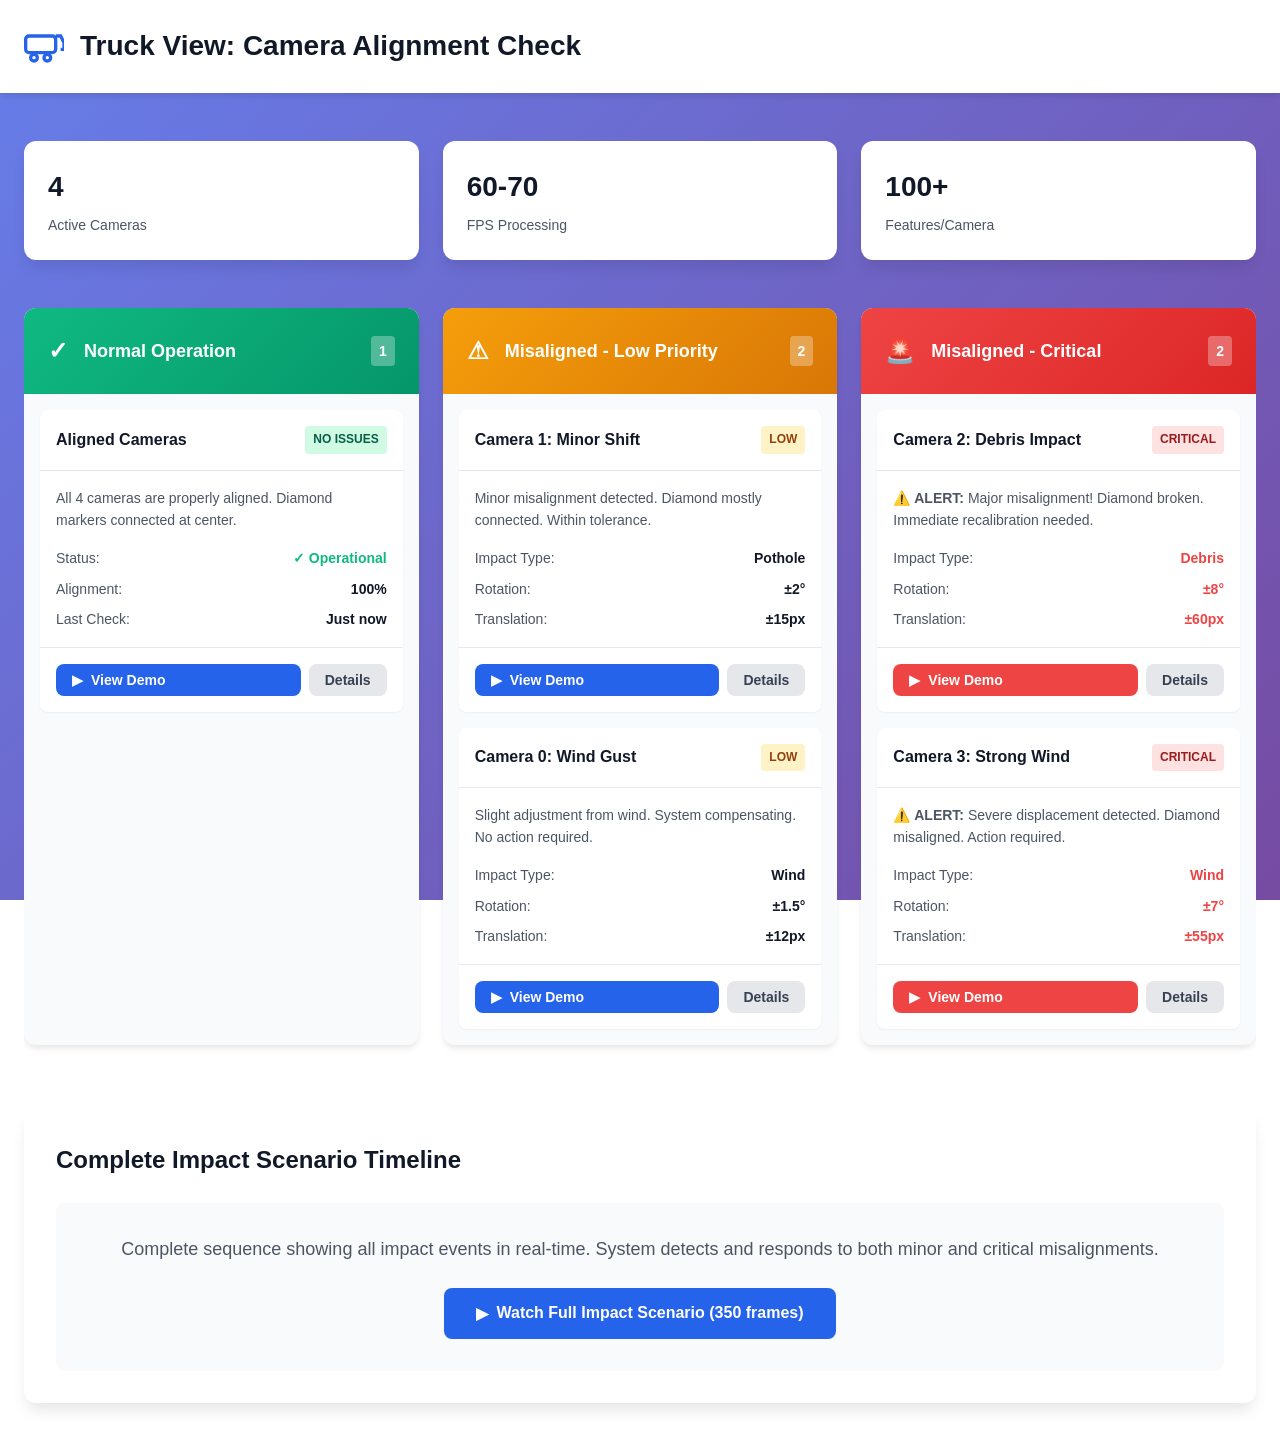
==== docs/index.html @ a1f397e2 "Complete camera misalignment detection system with LEAN proof-of-concept" ====
<!DOCTYPE html>
<html lang="en">
<head>
    <meta charset="UTF-8">
    <meta name="viewport" content="width=device-width, initial-scale=1.0">
    <title>Truck View: Camera Alignment Check</title>
    <link rel="stylesheet" href="styles.css">
</head>
<body>
    <!-- Header -->
    <header class="header">
        <div class="container">
            <div class="header-content">
                <div class="logo">
                    <svg class="icon-truck" viewBox="0 0 24 24" fill="none" stroke="currentColor" stroke-width="2">
                        <rect x="1" y="6" width="18" height="10" rx="2"/>
                        <circle cx="6" cy="19" r="2"/>
                        <circle cx="14" cy="19" r="2"/>
                        <path d="M19 6h3l2 4v4h-2"/>
                    </svg>
                    <h1>Truck View: Camera Alignment Check</h1>
                </div>
                <div class="system-info">
                    
                    
                </div>
            </div>
        </div>
    </header>

    <!-- Main Content -->
    <main class="container main-content">
        <!-- Stats Overview -->
        <section class="stats-section">
            <div class="stat-card">
               
                <div class="stat-content">
                    <div class="stat-value">4</div>
                    <div class="stat-label">Active Cameras</div>
                </div>
            </div>
            <div class="stat-card">
               
                <div class="stat-content">
                    <div class="stat-value">60-70</div>
                    <div class="stat-label">FPS Processing</div>
                </div>
            </div>
            <div class="stat-card">
              
                <div class="stat-content">
                    <div class="stat-value">100+</div>
                    <div class="stat-label">Features/Camera</div>
                </div>
            </div>
        </section>

        <!-- Kanban Board -->
        <section class="kanban-board">
            <!-- Normal Operation Column -->
            <div class="kanban-column">
                <div class="column-header status-normal">
                    <span class="status-icon">✓</span>
                    <h2>Normal Operation</h2>
                    <span class="count">1</span>
                </div>
                <div class="column-content">
                    <div class="scenario-card" data-scenario="normal">
                        <div class="card-header">
                            <h3>Aligned Cameras</h3>
                            <span class="priority-badge priority-none">No Issues</span>
                        </div>
                        <div class="card-body">
                            <p class="description">All 4 cameras are properly aligned. Diamond markers connected at center.</p>
                            <div class="metrics">
                                <div class="metric">
                                    <span class="metric-label">Status:</span>
                                    <span class="metric-value status-ok">✓ Operational</span>
                                </div>
                                <div class="metric">
                                    <span class="metric-label">Alignment:</span>
                                    <span class="metric-value">100%</span>
                                </div>
                                <div class="metric">
                                    <span class="metric-label">Last Check:</span>
                                    <span class="metric-value">Just now</span>
                                </div>
                            </div>
                        </div>
                        <div class="card-actions">
                            <button class="btn btn-primary" onclick="viewScenario('normal')">
                                <span>▶</span> View Demo
                            </button>
                            <button class="btn btn-secondary" onclick="showDetails('normal')">
                                Details
                            </button>
                        </div>
                    </div>
                </div>
            </div>

            <!-- Low Priority Column -->
            <div class="kanban-column">
                <div class="column-header status-warning">
                    <span class="status-icon">⚠</span>
                    <h2>Misaligned - Low Priority</h2>
                    <span class="count">2</span>
                </div>
                <div class="column-content">
                    <div class="scenario-card" data-scenario="minor-1">
                        <div class="card-header">
                            <h3>Camera 1: Minor Shift</h3>
                            <span class="priority-badge priority-low">Low</span>
                        </div>
                        <div class="card-body">
                            <p class="description">Minor misalignment detected. Diamond mostly connected. Within tolerance.</p>
                            <div class="metrics">
                                <div class="metric">
                                    <span class="metric-label">Impact Type:</span>
                                    <span class="metric-value">Pothole</span>
                                </div>
                                <div class="metric">
                                    <span class="metric-label">Rotation:</span>
                                    <span class="metric-value">±2°</span>
                                </div>
                                <div class="metric">
                                    <span class="metric-label">Translation:</span>
                                    <span class="metric-value">±15px</span>
                                </div>
                            </div>
                        </div>
                        <div class="card-actions">
                            <button class="btn btn-primary" onclick="viewScenario('minor-1')">
                                <span>▶</span> View Demo
                            </button>
                            <button class="btn btn-secondary" onclick="showDetails('minor-1')">
                                Details
                            </button>
                        </div>
                    </div>

                    <div class="scenario-card" data-scenario="minor-2">
                        <div class="card-header">
                            <h3>Camera 0: Wind Gust</h3>
                            <span class="priority-badge priority-low">Low</span>
                        </div>
                        <div class="card-body">
                            <p class="description">Slight adjustment from wind. System compensating. No action required.</p>
                            <div class="metrics">
                                <div class="metric">
                                    <span class="metric-label">Impact Type:</span>
                                    <span class="metric-value">Wind</span>
                                </div>
                                <div class="metric">
                                    <span class="metric-label">Rotation:</span>
                                    <span class="metric-value">±1.5°</span>
                                </div>
                                <div class="metric">
                                    <span class="metric-label">Translation:</span>
                                    <span class="metric-value">±12px</span>
                                </div>
                            </div>
                        </div>
                        <div class="card-actions">
                            <button class="btn btn-primary" onclick="viewScenario('minor-2')">
                                <span>▶</span> View Demo
                            </button>
                            <button class="btn btn-secondary" onclick="showDetails('minor-2')">
                                Details
                            </button>
                        </div>
                    </div>
                </div>
            </div>

            <!-- Critical Column -->
            <div class="kanban-column">
                <div class="column-header status-critical">
                    <span class="status-icon">🚨</span>
                    <h2>Misaligned - Critical</h2>
                    <span class="count">2</span>
                </div>
                <div class="column-content">
                    <div class="scenario-card" data-scenario="critical-1">
                        <div class="card-header">
                            <h3>Camera 2: Debris Impact</h3>
                            <span class="priority-badge priority-critical">Critical</span>
                        </div>
                        <div class="card-body">
                            <p class="description">⚠️ <strong>ALERT:</strong> Major misalignment! Diamond broken. Immediate recalibration needed.</p>
                            <div class="metrics">
                                <div class="metric">
                                    <span class="metric-label">Impact Type:</span>
                                    <span class="metric-value alert-text">Debris</span>
                                </div>
                                <div class="metric">
                                    <span class="metric-label">Rotation:</span>
                                    <span class="metric-value alert-text">±8°</span>
                                </div>
                                <div class="metric">
                                    <span class="metric-label">Translation:</span>
                                    <span class="metric-value alert-text">±60px</span>
                                </div>
                            </div>
                        </div>
                        <div class="card-actions">
                            <button class="btn btn-danger" onclick="viewScenario('critical-1')">
                                <span>▶</span> View Demo
                            </button>
                            <button class="btn btn-secondary" onclick="showDetails('critical-1')">
                                Details
                            </button>
                        </div>
                    </div>

                    <div class="scenario-card" data-scenario="critical-2">
                        <div class="card-header">
                            <h3>Camera 3: Strong Wind</h3>
                            <span class="priority-badge priority-critical">Critical</span>
                        </div>
                        <div class="card-body">
                            <p class="description">⚠️ <strong>ALERT:</strong> Severe displacement detected. Diamond misaligned. Action required.</p>
                            <div class="metrics">
                                <div class="metric">
                                    <span class="metric-label">Impact Type:</span>
                                    <span class="metric-value alert-text">Wind</span>
                                </div>
                                <div class="metric">
                                    <span class="metric-label">Rotation:</span>
                                    <span class="metric-value alert-text">±7°</span>
                                </div>
                                <div class="metric">
                                    <span class="metric-label">Translation:</span>
                                    <span class="metric-value alert-text">±55px</span>
                                </div>
                            </div>
                        </div>
                        <div class="card-actions">
                            <button class="btn btn-danger" onclick="viewScenario('critical-2')">
                                <span>▶</span> View Demo
                            </button>
                            <button class="btn btn-secondary" onclick="showDetails('critical-2')">
                                Details
                            </button>
                        </div>
                    </div>
                </div>
            </div>
        </section>

        <!-- Full Impact Scenario Section -->
        <section class="impact-scenario-section">
            <h2 class="section-title">
               
                Complete Impact Scenario Timeline
            </h2>
            <div class="timeline-card">
                <p class="timeline-description">
                    Complete sequence showing all impact events in real-time. 
                    System detects and responds to both minor and critical misalignments.
                </p>
                <button class="btn btn-large btn-primary" onclick="viewScenario('full-timeline')">
                    <span>▶</span> Watch Full Impact Scenario (350 frames)
                </button>
            </div>
        </section>
    </main>

    <!-- Modal for Video Display -->
    <div id="videoModal" class="modal">
        <div class="modal-content">
            <div class="modal-header">
                <h2 id="modalTitle">Scenario Playback</h2>
                <button class="modal-close" onclick="closeModal()">&times;</button>
            </div>
            <div class="modal-body">
                <div id="videoContainer" class="video-container">
                    <!-- Video will be injected here -->
                </div>
                <div id="scenarioInfo" class="scenario-info">
                    <!-- Scenario details will be injected here -->
                </div>
            </div>
        </div>
    </div>

    <script src="script.js"></script>
</body>
</html>
---- docs/styles.css ----
/* ===== CSS Reset & Base Styles ===== */
* {
    margin: 0;
    padding: 0;
    box-sizing: border-box;
}

:root {
    /* Colors */
    --color-primary: #2563eb;
    --color-primary-dark: #1d4ed8;
    --color-success: #10b981;
    --color-warning: #f59e0b;
    --color-danger: #ef4444;
    --color-info: #06b6d4;
    
    /* Grays */
    --color-gray-50: #f9fafb;
    --color-gray-100: #f3f4f6;
    --color-gray-200: #e5e7eb;
    --color-gray-300: #d1d5db;
    --color-gray-600: #4b5563;
    --color-gray-700: #374151;
    --color-gray-800: #1f2937;
    --color-gray-900: #111827;
    
    /* Spacing */
    --spacing-xs: 0.25rem;
    --spacing-sm: 0.5rem;
    --spacing-md: 1rem;
    --spacing-lg: 1.5rem;
    --spacing-xl: 2rem;
    --spacing-2xl: 3rem;
    
    /* Border Radius */
    --radius-sm: 0.25rem;
    --radius-md: 0.5rem;
    --radius-lg: 0.75rem;
    
    /* Shadows */
    --shadow-sm: 0 1px 2px 0 rgb(0 0 0 / 0.05);
    --shadow-md: 0 4px 6px -1px rgb(0 0 0 / 0.1);
    --shadow-lg: 0 10px 15px -3px rgb(0 0 0 / 0.1);
    --shadow-xl: 0 20px 25px -5px rgb(0 0 0 / 0.1);
}

body {
    font-family: -apple-system, BlinkMacSystemFont, 'Segoe UI', 'Roboto', 'Oxygen', 'Ubuntu', 'Cantarell', sans-serif;
    background: linear-gradient(135deg, #667eea 0%, #764ba2 100%);
    background-attachment: fixed;
    min-height: 100vh;
    color: var(--color-gray-800);
    line-height: 1.6;
}

.container {
    max-width: 1400px;
    margin: 0 auto;
    padding: 0 var(--spacing-lg);
}

/* ===== Header ===== */
.header {
    background: white;
    box-shadow: var(--shadow-md);
    position: sticky;
    top: 0;
    z-index: 100;
}

.header-content {
    display: flex;
    justify-content: space-between;
    align-items: center;
    padding: var(--spacing-lg) 0;
    flex-wrap: wrap;
    gap: var(--spacing-md);
}

.logo {
    display: flex;
    align-items: center;
    gap: var(--spacing-md);
}

.icon-truck {
    width: 40px;
    height: 40px;
    color: var(--color-primary);
}

.logo h1 {
    font-size: 1.75rem;
    font-weight: 700;
    color: var(--color-gray-900);
}

.system-info {
    display: flex;
    gap: var(--spacing-sm);
    flex-wrap: wrap;
}

.badge {
    padding: var(--spacing-xs) var(--spacing-md);
    border-radius: var(--radius-md);
    font-size: 0.875rem;
    font-weight: 600;
    white-space: nowrap;
}

.badge-success {
    background: #d1fae5;
    color: #065f46;
}

.badge-info {
    background: #cffafe;
    color: #155e75;
}

/* ===== Main Content ===== */
.main-content {
    padding: var(--spacing-2xl) var(--spacing-lg);
}

/* ===== Stats Section ===== */
.stats-section {
    display: flex;
    gap: var(--spacing-lg);
    margin-bottom: var(--spacing-2xl);
    flex-wrap: wrap;
}

.stat-card {
    flex: 1;
    min-width: 200px;
    background: white;
    padding: var(--spacing-lg);
    border-radius: var(--radius-lg);
    box-shadow: var(--shadow-lg);
    display: flex;
    align-items: center;
    gap: var(--spacing-md);
    transition: transform 0.2s, box-shadow 0.2s;
}

.stat-card:hover {
    transform: translateY(-2px);
    box-shadow: var(--shadow-xl);
}

.stat-icon {
    font-size: 2.5rem;
}

.stat-content {
    flex: 1;
}

.stat-value {
    font-size: 1.75rem;
    font-weight: 700;
    color: var(--color-gray-900);
}

.stat-label {
    font-size: 0.875rem;
    color: var(--color-gray-600);
    margin-top: var(--spacing-xs);
}

/* ===== Kanban Board ===== */
.kanban-board {
    display: flex;
    gap: var(--spacing-lg);
    margin-bottom: var(--spacing-2xl);
    overflow-x: auto;
    padding-bottom: var(--spacing-md);
}

.kanban-column {
    flex: 1;
    min-width: 350px;
    background: var(--color-gray-50);
    border-radius: var(--radius-lg);
    box-shadow: var(--shadow-md);
    display: flex;
    flex-direction: column;
}

.column-header {
    padding: var(--spacing-lg);
    border-radius: var(--radius-lg) var(--radius-lg) 0 0;
    display: flex;
    align-items: center;
    gap: var(--spacing-md);
    color: white;
    font-weight: 600;
}

.status-normal {
    background: linear-gradient(135deg, var(--color-success), #059669);
}

.status-warning {
    background: linear-gradient(135deg, var(--color-warning), #d97706);
}

.status-critical {
    background: linear-gradient(135deg, var(--color-danger), #dc2626);
}

.column-header h2 {
    flex: 1;
    font-size: 1.125rem;
}

.status-icon {
    font-size: 1.5rem;
}

.count {
    background: rgba(255, 255, 255, 0.3);
    padding: var(--spacing-xs) var(--spacing-sm);
    border-radius: var(--radius-sm);
    font-size: 0.875rem;
    font-weight: 700;
}

.column-content {
    padding: var(--spacing-md);
    flex: 1;
    display: flex;
    flex-direction: column;
    gap: var(--spacing-md);
}

/* ===== Scenario Cards ===== */
.scenario-card {
    background: white;
    border-radius: var(--radius-md);
    box-shadow: var(--shadow-sm);
    overflow: hidden;
    transition: transform 0.2s, box-shadow 0.2s;
}

.scenario-card:hover {
    transform: translateY(-2px);
    box-shadow: var(--shadow-md);
}

.card-header {
    padding: var(--spacing-md);
    border-bottom: 1px solid var(--color-gray-200);
    display: flex;
    justify-content: space-between;
    align-items: center;
    gap: var(--spacing-sm);
}

.card-header h3 {
    font-size: 1rem;
    font-weight: 600;
    color: var(--color-gray-900);
}

.priority-badge {
    padding: var(--spacing-xs) var(--spacing-sm);
    border-radius: var(--radius-sm);
    font-size: 0.75rem;
    font-weight: 600;
    text-transform: uppercase;
    white-space: nowrap;
}

.priority-none {
    background: #d1fae5;
    color: #065f46;
}

.priority-low {
    background: #fef3c7;
    color: #92400e;
}

.priority-critical {
    background: #fee2e2;
    color: #991b1b;
}

.card-body {
    padding: var(--spacing-md);
}

.description {
    color: var(--color-gray-600);
    font-size: 0.875rem;
    margin-bottom: var(--spacing-md);
}

.metrics {
    display: flex;
    flex-direction: column;
    gap: var(--spacing-sm);
}

.metric {
    display: flex;
    justify-content: space-between;
    font-size: 0.875rem;
}

.metric-label {
    color: var(--color-gray-600);
    font-weight: 500;
}

.metric-value {
    color: var(--color-gray-900);
    font-weight: 600;
}

.status-ok {
    color: var(--color-success);
}

.alert-text {
    color: var(--color-danger);
}

.card-actions {
    padding: var(--spacing-md);
    border-top: 1px solid var(--color-gray-200);
    display: flex;
    gap: var(--spacing-sm);
}

/* ===== Buttons ===== */
.btn {
    padding: var(--spacing-sm) var(--spacing-md);
    border: none;
    border-radius: var(--radius-md);
    font-size: 0.875rem;
    font-weight: 600;
    cursor: pointer;
    transition: all 0.2s;
    display: inline-flex;
    align-items: center;
    gap: var(--spacing-sm);
    text-decoration: none;
}

.btn:hover {
    transform: translateY(-1px);
    box-shadow: var(--shadow-md);
}

.btn-primary {
    background: var(--color-primary);
    color: white;
    flex: 1;
}

.btn-primary:hover {
    background: var(--color-primary-dark);
}

.btn-secondary {
    background: var(--color-gray-200);
    color: var(--color-gray-700);
}

.btn-secondary:hover {
    background: var(--color-gray-300);
}

.btn-danger {
    background: var(--color-danger);
    color: white;
    flex: 1;
}

.btn-danger:hover {
    background: #dc2626;
}

.btn-large {
    padding: var(--spacing-md) var(--spacing-xl);
    font-size: 1rem;
}

/* ===== Impact Scenario Section ===== */
.impact-scenario-section {
    background: white;
    padding: var(--spacing-xl);
    border-radius: var(--radius-lg);
    box-shadow: var(--shadow-lg);
}

.section-title {
    display: flex;
    align-items: center;
    gap: var(--spacing-md);
    font-size: 1.5rem;
    font-weight: 700;
    color: var(--color-gray-900);
    margin-bottom: var(--spacing-lg);
}

.section-title .icon {
    font-size: 2rem;
}

.timeline-card {
    background: var(--color-gray-50);
    padding: var(--spacing-xl);
    border-radius: var(--radius-md);
    text-align: center;
}

.timeline-description {
    color: var(--color-gray-600);
    margin-bottom: var(--spacing-lg);
    font-size: 1.125rem;
}

/* ===== Modal ===== */
.modal {
    display: none;
    position: fixed;
    z-index: 1000;
    left: 0;
    top: 0;
    width: 100%;
    height: 100%;
    background: rgba(0, 0, 0, 0.75);
    animation: fadeIn 0.3s;
}

.modal.active {
    display: flex;
    align-items: center;
    justify-content: center;
}

@keyframes fadeIn {
    from { opacity: 0; }
    to { opacity: 1; }
}

.modal-content {
    background: white;
    border-radius: var(--radius-lg);
    max-width: 1200px;
    width: 90%;
    max-height: 90vh;
    overflow: auto;
    box-shadow: var(--shadow-xl);
    animation: slideUp 0.3s;
}

@keyframes slideUp {
    from {
        transform: translateY(50px);
        opacity: 0;
    }
    to {
        transform: translateY(0);
        opacity: 1;
    }
}

.modal-header {
    padding: var(--spacing-lg);
    border-bottom: 1px solid var(--color-gray-200);
    display: flex;
    justify-content: space-between;
    align-items: center;
}

.modal-header h2 {
    font-size: 1.5rem;
    font-weight: 700;
}

.modal-close {
    background: none;
    border: none;
    font-size: 2rem;
    cursor: pointer;
    color: var(--color-gray-600);
    padding: 0;
    width: 40px;
    height: 40px;
    display: flex;
    align-items: center;
    justify-content: center;
    border-radius: var(--radius-md);
    transition: all 0.2s;
}

.modal-close:hover {
    background: var(--color-gray-100);
    color: var(--color-gray-900);
}

.modal-body {
    padding: var(--spacing-xl);
}

.video-container {
    width: 100%;
    margin-bottom: var(--spacing-lg);
    border-radius: var(--radius-md);
    overflow: hidden;
    background: var(--color-gray-900);
}

.video-container video,
.video-container img {
    width: 100%;
    height: auto;
    display: block;
}

.scenario-info {
    background: var(--color-gray-50);
    padding: var(--spacing-lg);
    border-radius: var(--radius-md);
}

/* ===== Responsive Design ===== */
@media (max-width: 1024px) {
    .kanban-board {
        flex-direction: column;
    }
    
    .kanban-column {
        min-width: 100%;
    }
}

@media (max-width: 768px) {
    .logo h1 {
        font-size: 1.25rem;
    }
    
    .stats-section {
        flex-direction: column;
    }
    
    .stat-card {
        min-width: 100%;
    }
    
    .header-content {
        flex-direction: column;
        align-items: flex-start;
    }
}
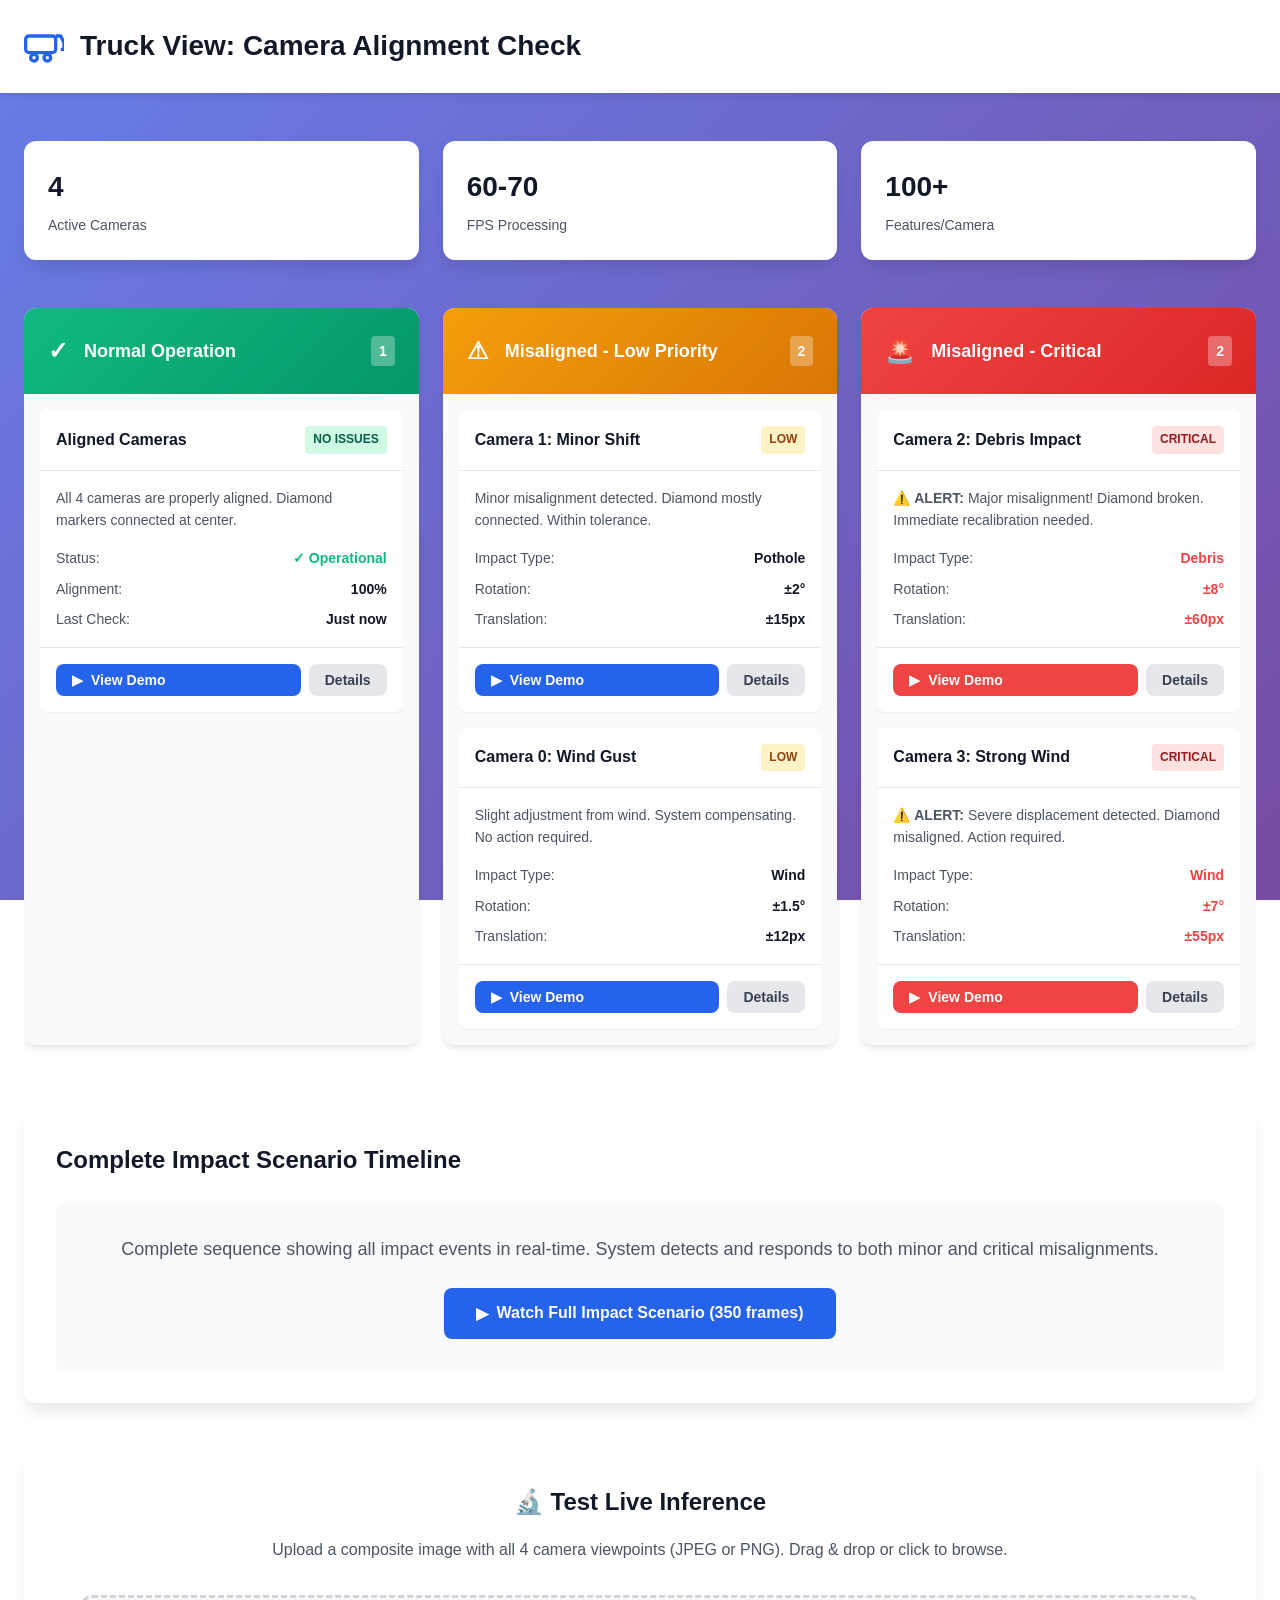
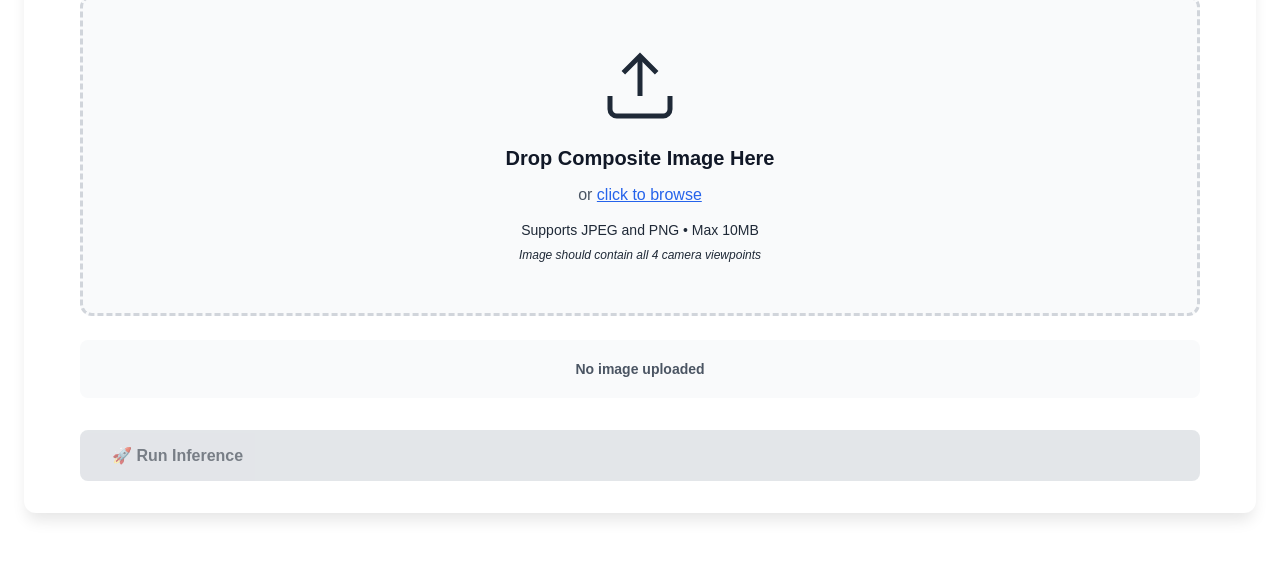
==== commit 77eec76b: "Add comprehensive documentation, web app CORS fix, and configuration guides Major Updates: - Web App" ====
--- a/docs/index.html
+++ b/docs/index.html
@@ -264,6 +264,143 @@
                 </button>
             </div>
         </section>
+
+        <!-- Image Upload Section -->
+        <section class="upload-section">
+            <div class="container">
+                <h2>🔬 Test Live Inference</h2>
+                <p class="upload-description">
+                    Upload a composite image with all 4 camera viewpoints (JPEG or PNG). Drag & drop or click to browse.
+                </p>
+                
+                <div id="dropZone" class="drop-zone">
+                    <input type="file" id="compositeImage" accept="image/jpeg,image/png" style="display: none;" />
+                    <div id="dropPlaceholder" class="drop-placeholder">
+                        <svg class="upload-icon-large" width="80" height="80" viewBox="0 0 24 24" fill="none" stroke="currentColor" stroke-width="1.5">
+                            <path d="M21 15v4a2 2 0 01-2 2H5a2 2 0 01-2-2v-4"/>
+                            <polyline points="17 8 12 3 7 8"/>
+                            <line x1="12" y1="3" x2="12" y2="15"/>
+                        </svg>
+                        <h3 class="drop-title">Drop Composite Image Here</h3>
+                        <p class="drop-hint">or <span class="drop-link">click to browse</span></p>
+                        <p class="drop-info">Supports JPEG and PNG • Max 10MB</p>
+                        <p class="drop-info-small">Image should contain all 4 camera viewpoints</p>
+                    </div>
+                    <div id="imagePreviewContainer" class="image-preview-container" style="display: none;">
+                        <img id="imagePreview" class="image-preview" alt="Composite image preview" />
+                        <button id="removeImageBtn" class="remove-image-btn" title="Remove image">×</button>
+                    </div>
+                </div>
+                
+                <div class="upload-status">
+                    <span id="uploadStatus">No image uploaded</span>
+                </div>
+                
+                <div class="upload-actions">
+                    <button id="runInferenceBtn" class="btn btn-primary btn-large" disabled>
+                        🚀 Run Inference
+                    </button>
+                    <button id="clearImageBtn" class="btn btn-secondary" style="display: none;">
+                        🗑️ Clear Image
+                    </button>
+                </div>
+            </div>
+        </section>
+
+        <!-- Results Section (Hidden Initially) -->
+        <section id="resultsSection" class="results-section" style="display: none;">
+            <div class="container">
+                <h2>📊 Inference Results</h2>
+                
+                <!-- Summary Section -->
+                <div class="results-summary">
+                    <div class="result-card">
+                        <h3>Misalignment Probability</h3>
+                        <div class="probability-bar">
+                            <div class="probability-fill" style="width: 0%;"></div>
+                        </div>
+                        <div class="probability-value">0%</div>
+                    </div>
+                    
+                    <div class="result-card">
+                        <h3>Severity Classification</h3>
+                        <span class="badge badge-success">Normal</span>
+                        <p class="severity-description">
+                            Inference result will be displayed here.
+                        </p>
+                    </div>
+                </div>
+                
+                <!-- 6-DOF Pose Section -->
+                <div class="pose-section">
+                    <h3>6-DOF Camera Pose</h3>
+                    <div class="pose-grid">
+                        <div class="pose-group">
+                            <h4>Rotation</h4>
+                            <table class="pose-table">
+                                <tr>
+                                    <td>Roll:</td>
+                                    <td id="poseRoll">0.0°</td>
+                                </tr>
+                                <tr>
+                                    <td>Pitch:</td>
+                                    <td id="posePitch">0.0°</td>
+                                </tr>
+                                <tr>
+                                    <td>Yaw:</td>
+                                    <td id="poseYaw">0.0°</td>
+                                </tr>
+                            </table>
+                        </div>
+                        
+                        <div class="pose-group">
+                            <h4>Translation</h4>
+                            <table class="pose-table">
+                                <tr>
+                                    <td>X:</td>
+                                    <td id="poseX">0.00 m</td>
+                                </tr>
+                                <tr>
+                                    <td>Y:</td>
+                                    <td id="poseY">0.00 m</td>
+                                </tr>
+                                <tr>
+                                    <td>Z:</td>
+                                    <td id="poseZ">0.00 m</td>
+                                </tr>
+                            </table>
+                        </div>
+                    </div>
+                </div>
+                
+                <!-- Uncertainty Section -->
+                <div class="uncertainty-section">
+                    <h3>Uncertainty Estimates</h3>
+                    <div class="uncertainty-grid">
+                        <div class="uncertainty-card">
+                            <span class="uncertainty-label">Aleatoric Uncertainty:</span>
+                            <span class="uncertainty-value" id="aleatoricUncertainty">0.00</span>
+                            <span class="uncertainty-info" title="Data-dependent uncertainty (noise in observations)">ℹ️</span>
+                        </div>
+                        <div class="uncertainty-card">
+                            <span class="uncertainty-label">Epistemic Uncertainty:</span>
+                            <span class="uncertainty-value" id="epistemicUncertainty">0.00</span>
+                            <span class="uncertainty-info" title="Model-dependent uncertainty (lack of training data)">ℹ️</span>
+                        </div>
+                    </div>
+                </div>
+                
+                <!-- Action Buttons -->
+                <div class="results-actions">
+                    <button class="btn btn-primary" onclick="downloadResults()">
+                        💾 Download Results (JSON)
+                    </button>
+                    <button class="btn btn-secondary" onclick="resetInference()">
+                        🔄 Run Another Inference
+                    </button>
+                </div>
+            </div>
+        </section>
     </main>
 
     <!-- Modal for Video Display -->
@@ -284,6 +421,18 @@
         </div>
     </div>
 
+    <!-- Loading Modal for Inference -->
+    <div id="loadingModal" class="loading-modal" style="display: none;">
+        <div class="loading-content">
+            <div class="spinner"></div>
+            <h3 id="loadingMessage">Uploading images...</h3>
+            <p id="loadingDetails">Processing 4 camera snapshots</p>
+            <button class="btn btn-secondary" onclick="cancelInference()">
+                Cancel
+            </button>
+        </div>
+    </div>
+
     <script src="script.js"></script>
 </body>
 </html>
--- a/docs/styles.css
+++ b/docs/styles.css
@@ -559,3 +559,583 @@
         align-items: flex-start;
     }
 }
+
+/* ===== Upload Section ===== */
+.upload-section {
+    background: white;
+    padding: var(--spacing-xl);
+    border-radius: var(--radius-lg);
+    box-shadow: var(--shadow-lg);
+    margin-top: var(--spacing-2xl);
+}
+
+.upload-section h2 {
+    font-size: 1.5rem;
+    font-weight: 700;
+    color: var(--color-gray-900);
+    margin-bottom: var(--spacing-md);
+    text-align: center;
+}
+
+.upload-description {
+    color: var(--color-gray-600);
+    text-align: center;
+    margin-bottom: var(--spacing-xl);
+    font-size: 1rem;
+}
+
+/* Drop Zone Styles */
+.drop-zone {
+    border: 3px dashed var(--color-gray-300);
+    border-radius: var(--radius-lg);
+    padding: var(--spacing-2xl);
+    text-align: center;
+    cursor: pointer;
+    transition: all 0.3s;
+    background: var(--color-gray-50);
+    position: relative;
+    min-height: 300px;
+    display: flex;
+    align-items: center;
+    justify-content: center;
+}
+
+.drop-zone:hover {
+    border-color: var(--color-primary);
+    background: var(--color-gray-100);
+}
+
+.drop-zone.drag-over {
+    border-color: var(--color-primary);
+    background: #dbeafe;
+    border-style: solid;
+}
+
+.drop-placeholder {
+    display: flex;
+    flex-direction: column;
+    align-items: center;
+    justify-content: center;
+}
+
+.upload-icon-large {
+    color: var(--color-gray-400);
+    margin-bottom: var(--spacing-md);
+}
+
+.drop-title {
+    font-size: 1.25rem;
+    font-weight: 600;
+    color: var(--color-gray-900);
+    margin-bottom: var(--spacing-sm);
+}
+
+.drop-hint {
+    color: var(--color-gray-600);
+    font-size: 1rem;
+    margin-bottom: var(--spacing-sm);
+}
+
+.drop-link {
+    color: var(--color-primary);
+    text-decoration: underline;
+    cursor: pointer;
+}
+
+.drop-link:hover {
+    color: var(--color-primary-dark);
+}
+
+.drop-info {
+    color: var(--color-gray-500);
+    font-size: 0.875rem;
+    margin-top: var(--spacing-xs);
+}
+
+.drop-info-small {
+    color: var(--color-gray-400);
+    font-size: 0.75rem;
+    margin-top: var(--spacing-xs);
+    font-style: italic;
+}
+
+/* Image Preview */
+.image-preview-container {
+    position: relative;
+    width: 100%;
+    max-width: 800px;
+    margin: 0 auto;
+}
+
+.image-preview {
+    width: 100%;
+    height: auto;
+    border-radius: var(--radius-md);
+    box-shadow: var(--shadow-md);
+}
+
+.remove-image-btn {
+    position: absolute;
+    top: 10px;
+    right: 10px;
+    background: rgba(239, 68, 68, 0.9);
+    color: white;
+    border: none;
+    border-radius: 50%;
+    width: 40px;
+    height: 40px;
+    font-size: 1.5rem;
+    font-weight: bold;
+    cursor: pointer;
+    display: flex;
+    align-items: center;
+    justify-content: center;
+    transition: all 0.2s;
+    box-shadow: var(--shadow-md);
+}
+
+.remove-image-btn:hover {
+    background: rgba(220, 38, 38, 1);
+    transform: scale(1.1);
+}
+
+/* Upload Status */
+.upload-status {
+    text-align: center;
+    margin-top: var(--spacing-lg);
+    padding: var(--spacing-md);
+    background: var(--color-gray-50);
+    border-radius: var(--radius-md);
+}
+
+.upload-status span {
+    font-size: 0.875rem;
+    font-weight: 600;
+    color: var(--color-gray-600);
+}
+
+/* Upload Actions */
+.upload-actions {
+    display: flex;
+    gap: var(--spacing-md);
+    justify-content: center;
+    margin-top: var(--spacing-xl);
+    flex-wrap: wrap;
+}
+
+.upload-actions .btn {
+    min-width: 200px;
+}
+
+.btn:disabled {
+    background: var(--color-gray-300);
+    color: var(--color-gray-500);
+    cursor: not-allowed;
+    opacity: 0.6;
+}
+
+.btn:disabled:hover {
+    transform: none;
+    box-shadow: none;
+}
+
+/* ===== Results Section ===== */
+.results-section {
+    background: white;
+    padding: var(--spacing-xl);
+    border-radius: var(--radius-lg);
+    box-shadow: var(--shadow-lg);
+    margin-top: var(--spacing-2xl);
+}
+
+.results-section h2 {
+    font-size: 1.5rem;
+    font-weight: 700;
+    color: var(--color-gray-900);
+    margin-bottom: var(--spacing-xl);
+    text-align: center;
+}
+
+.results-summary {
+    display: grid;
+    grid-template-columns: repeat(auto-fit, minmax(300px, 1fr));
+    gap: var(--spacing-lg);
+    margin-bottom: var(--spacing-xl);
+}
+
+.result-card {
+    background: var(--color-gray-50);
+    padding: var(--spacing-lg);
+    border-radius: var(--radius-md);
+}
+
+.result-card h3 {
+    font-size: 1.125rem;
+    font-weight: 600;
+    color: var(--color-gray-900);
+    margin-bottom: var(--spacing-md);
+}
+
+/* Probability Bar */
+.probability-bar {
+    width: 100%;
+    height: 30px;
+    background: var(--color-gray-200);
+    border-radius: var(--radius-md);
+    overflow: hidden;
+    margin-bottom: var(--spacing-md);
+}
+
+.probability-fill {
+    height: 100%;
+    background: var(--color-success);
+    transition: width 0.5s ease, background-color 0.3s;
+    border-radius: var(--radius-md);
+}
+
+.probability-value {
+    font-size: 1.5rem;
+    font-weight: 700;
+    color: var(--color-gray-900);
+    text-align: center;
+}
+
+.severity-description {
+    color: var(--color-gray-600);
+    font-size: 0.875rem;
+    margin-top: var(--spacing-sm);
+}
+
+.badge-warning {
+    background: #fef3c7;
+    color: #92400e;
+}
+
+.badge-danger {
+    background: #fee2e2;
+    color: #991b1b;
+}
+
+/* Pose Section */
+.pose-section {
+    background: var(--color-gray-50);
+    padding: var(--spacing-lg);
+    border-radius: var(--radius-md);
+    margin-bottom: var(--spacing-xl);
+}
+
+.pose-section h3 {
+    font-size: 1.125rem;
+    font-weight: 600;
+    color: var(--color-gray-900);
+    margin-bottom: var(--spacing-md);
+}
+
+.pose-grid {
+    display: grid;
+    grid-template-columns: repeat(auto-fit, minmax(250px, 1fr));
+    gap: var(--spacing-lg);
+}
+
+.pose-group h4 {
+    font-size: 1rem;
+    font-weight: 600;
+    color: var(--color-gray-700);
+    margin-bottom: var(--spacing-md);
+}
+
+.pose-table {
+    width: 100%;
+    background: white;
+    border-radius: var(--radius-md);
+    padding: var(--spacing-md);
+}
+
+.pose-table tr {
+    display: flex;
+    justify-content: space-between;
+    padding: var(--spacing-sm) 0;
+    border-bottom: 1px solid var(--color-gray-200);
+}
+
+.pose-table tr:last-child {
+    border-bottom: none;
+}
+
+.pose-table td:first-child {
+    color: var(--color-gray-600);
+    font-weight: 500;
+}
+
+.pose-table td:last-child {
+    color: var(--color-gray-900);
+    font-weight: 700;
+}
+
+/* Uncertainty Section */
+.uncertainty-section {
+    background: var(--color-gray-50);
+    padding: var(--spacing-lg);
+    border-radius: var(--radius-md);
+    margin-bottom: var(--spacing-xl);
+}
+
+.uncertainty-section h3 {
+    font-size: 1.125rem;
+    font-weight: 600;
+    color: var(--color-gray-900);
+    margin-bottom: var(--spacing-md);
+}
+
+.uncertainty-grid {
+    display: grid;
+    grid-template-columns: repeat(auto-fit, minmax(250px, 1fr));
+    gap: var(--spacing-md);
+}
+
+.uncertainty-card {
+    background: white;
+    padding: var(--spacing-md);
+    border-radius: var(--radius-md);
+    display: flex;
+    align-items: center;
+    gap: var(--spacing-sm);
+}
+
+.uncertainty-label {
+    flex: 1;
+    color: var(--color-gray-600);
+    font-weight: 500;
+    font-size: 0.875rem;
+}
+
+.uncertainty-value {
+    color: var(--color-gray-900);
+    font-weight: 700;
+    font-size: 1.125rem;
+}
+
+.uncertainty-info {
+    color: var(--color-info);
+    cursor: help;
+    font-size: 1rem;
+}
+
+/* Results Actions */
+.results-actions {
+    display: flex;
+    gap: var(--spacing-md);
+    justify-content: center;
+    flex-wrap: wrap;
+}
+
+.results-actions .btn {
+    min-width: 200px;
+}
+
+/* ===== Loading Modal ===== */
+.loading-modal {
+    position: fixed;
+    top: 0;
+    left: 0;
+    width: 100%;
+    height: 100%;
+    background: rgba(0, 0, 0, 0.75);
+    display: flex;
+    align-items: center;
+    justify-content: center;
+    z-index: 2000;
+}
+
+.loading-content {
+    background: white;
+    padding: var(--spacing-2xl);
+    border-radius: var(--radius-lg);
+    text-align: center;
+    max-width: 400px;
+    box-shadow: var(--shadow-xl);
+}
+
+.spinner {
+    width: 60px;
+    height: 60px;
+    border: 4px solid var(--color-gray-200);
+    border-top-color: var(--color-primary);
+    border-radius: 50%;
+    animation: spin 1s linear infinite;
+    margin: 0 auto var(--spacing-lg);
+}
+
+@keyframes spin {
+    to { transform: rotate(360deg); }
+}
+
+.loading-content h3 {
+    font-size: 1.25rem;
+    font-weight: 600;
+    color: var(--color-gray-900);
+    margin-bottom: var(--spacing-sm);
+}
+
+.loading-content p {
+    color: var(--color-gray-600);
+    margin-bottom: var(--spacing-lg);
+}
+
+.loading-content .btn {
+    margin-top: var(--spacing-md);
+}
+
+/* ===== Scenario Details Rendering ===== */
+.scenario-details {
+    color: var(--color-gray-700);
+}
+
+.scenario-description {
+    font-size: 1rem;
+    margin-bottom: var(--spacing-lg);
+    line-height: 1.6;
+}
+
+.scenario-details h3 {
+    font-size: 1.125rem;
+    font-weight: 600;
+    color: var(--color-gray-900);
+    margin: var(--spacing-lg) 0 var(--spacing-md);
+}
+
+.details-grid {
+    display: grid;
+    gap: var(--spacing-sm);
+    margin-bottom: var(--spacing-lg);
+}
+
+.detail-item {
+    display: flex;
+    justify-content: space-between;
+    padding: var(--spacing-sm);
+    background: white;
+    border-radius: var(--radius-sm);
+}
+
+.detail-label {
+    font-weight: 600;
+    color: var(--color-gray-700);
+}
+
+.detail-value {
+    color: var(--color-gray-900);
+}
+
+/* Event Timeline */
+.event-timeline {
+    list-style: none;
+    padding: 0;
+}
+
+.event-item {
+    background: white;
+    padding: var(--spacing-md);
+    margin-bottom: var(--spacing-md);
+    border-radius: var(--radius-md);
+    border-left: 4px solid var(--color-gray-300);
+    transition: all 0.2s;
+}
+
+.event-item:hover {
+    box-shadow: var(--shadow-md);
+    transform: translateX(4px);
+}
+
+.event-item.minor {
+    border-left-color: var(--color-warning);
+}
+
+.event-item.critical {
+    border-left-color: var(--color-danger);
+}
+
+.event-header {
+    font-weight: 600;
+    color: var(--color-gray-900);
+    margin-bottom: var(--spacing-xs);
+}
+
+.event-details {
+    display: flex;
+    gap: var(--spacing-sm);
+    margin-bottom: var(--spacing-xs);
+}
+
+.event-type {
+    padding: var(--spacing-xs) var(--spacing-sm);
+    background: var(--color-gray-100);
+    border-radius: var(--radius-sm);
+    font-size: 0.75rem;
+    font-weight: 600;
+}
+
+.event-severity {
+    padding: var(--spacing-xs) var(--spacing-sm);
+    border-radius: var(--radius-sm);
+    font-size: 0.75rem;
+    font-weight: 600;
+}
+
+.event-severity.minor {
+    background: #fef3c7;
+    color: #92400e;
+}
+
+.event-severity.critical {
+    background: #fee2e2;
+    color: #991b1b;
+}
+
+.event-metrics {
+    color: var(--color-gray-600);
+    font-size: 0.875rem;
+    margin-bottom: var(--spacing-sm);
+}
+
+.event-alert {
+    margin-top: var(--spacing-sm);
+}
+
+.alert-indicator {
+    padding: var(--spacing-xs) var(--spacing-sm);
+    border-radius: var(--radius-sm);
+    font-size: 0.75rem;
+    font-weight: 600;
+}
+
+.alert-indicator.normal {
+    background: #d1fae5;
+    color: #065f46;
+}
+
+.alert-indicator.critical {
+    background: #fee2e2;
+    color: #991b1b;
+}
+
+/* ============================================================================
+   Strad Monitoring Connection Status
+   ============================================================================ */
+
+.connection-status {
+    padding: 0.5rem 1rem;
+    border-radius: 4px;
+    font-size: 0.9rem;
+    font-weight: 500;
+}
+
+.connection-status.connected {
+    background-color: rgba(16, 185, 129, 0.1);
+    color: var(--color-success);
+}
+
+.connection-status.disconnected {
+    background-color: rgba(239, 68, 68, 0.1);
+    color: var(--color-danger);
+}
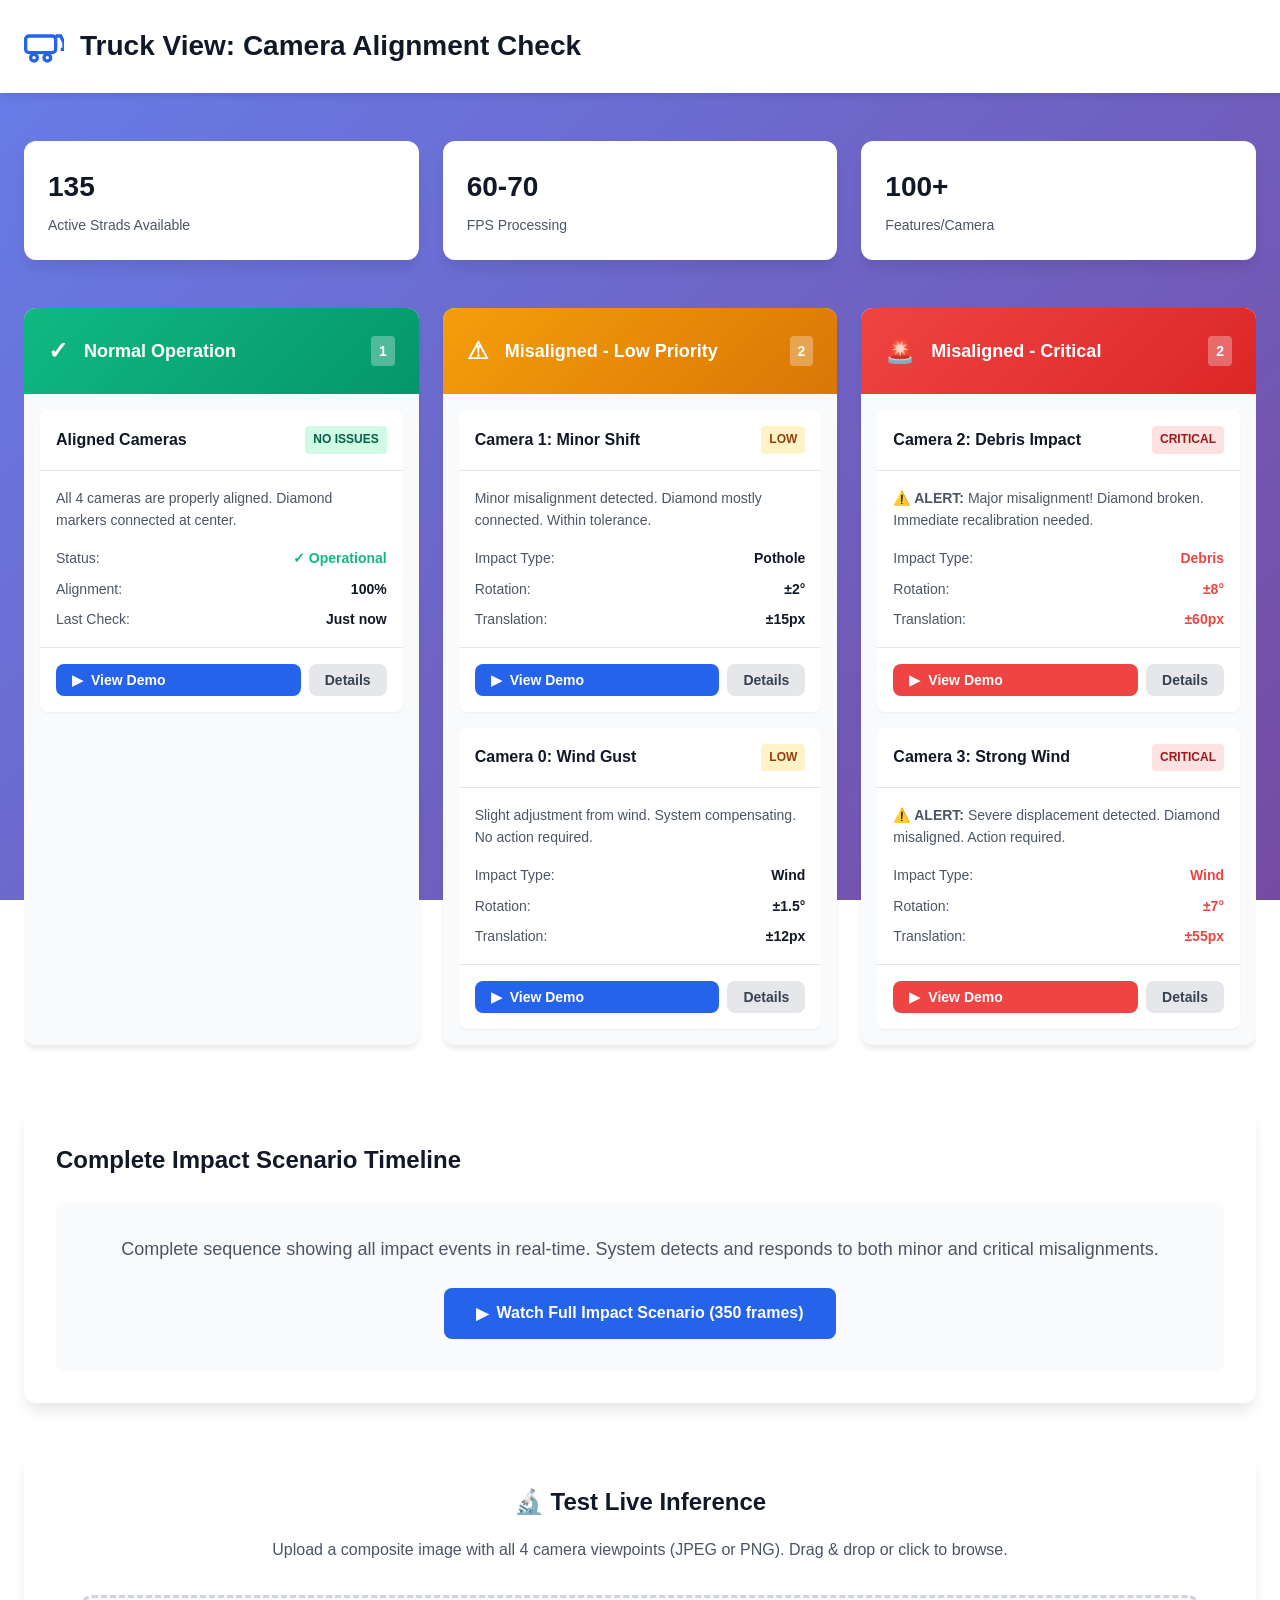
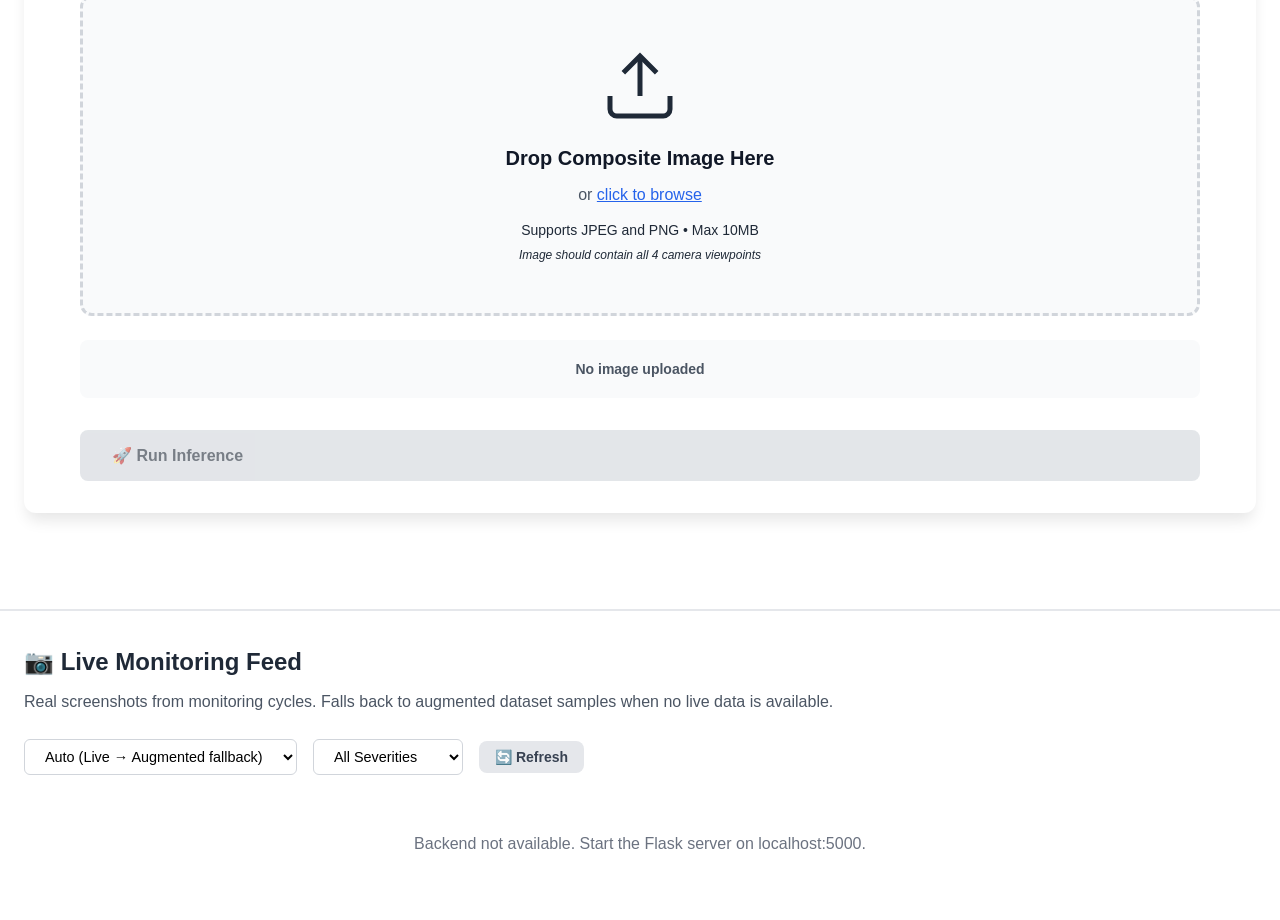
==== commit df022bab: "Add live monitoring feed to web app + architecture/design docs Web App: - Add live image grid showin" ====
--- a/docs/index.html
+++ b/docs/index.html
@@ -35,8 +35,8 @@
             <div class="stat-card">
                
                 <div class="stat-content">
-                    <div class="stat-value">4</div>
-                    <div class="stat-label">Active Cameras</div>
+                    <div class="stat-value" id="activeCameraCount">--</div>
+                    <div class="stat-label">Active Strads Available</div>
                 </div>
             </div>
             <div class="stat-card">
@@ -433,6 +433,52 @@
         </div>
     </div>
 
+    <!-- ================================================================== -->
+    <!-- LIVE MONITORING PANEL (below main content)                          -->
+    <!-- Shows real screenshots from monitoring cycles + augmented fallback  -->
+    <!-- ================================================================== -->
+    <section class="live-monitoring-section" id="liveMonitoringSection">
+        <div class="container">
+            <h2>📷 Live Monitoring Feed</h2>
+            <p class="section-subtitle">
+                Real screenshots from monitoring cycles. Falls back to augmented dataset samples when no live data is available.
+            </p>
+            
+            <div class="live-controls">
+                <select id="liveSourceFilter">
+                    <option value="auto">Auto (Live → Augmented fallback)</option>
+                    <option value="live">Live Only</option>
+                    <option value="augmented">Augmented Dataset Only</option>
+                </select>
+                <select id="liveSeverityFilter">
+                    <option value="">All Severities</option>
+                    <option value="none">None (Aligned)</option>
+                    <option value="moderate">Moderate</option>
+                    <option value="critical">Critical</option>
+                </select>
+                <button class="btn btn-secondary" onclick="refreshLiveImages()">🔄 Refresh</button>
+            </div>
+            
+            <div id="liveImageGrid" class="live-image-grid">
+                <!-- Populated dynamically -->
+                <p class="loading-text">Loading images...</p>
+            </div>
+        </div>
+    </section>
+
+    <!-- Strad Details Modal -->
+    <div id="stradDetailModal" class="modal">
+        <div class="modal-content">
+            <div class="modal-header">
+                <h2 id="stradDetailTitle">Strad Details</h2>
+                <button class="modal-close" onclick="closeStradDetailModal()">&times;</button>
+            </div>
+            <div class="modal-body" id="stradDetailBody">
+                <!-- Populated dynamically -->
+            </div>
+        </div>
+    </div>
+
     <script src="script.js"></script>
 </body>
 </html>
--- a/docs/styles.css
+++ b/docs/styles.css
@@ -1139,3 +1139,200 @@
     background-color: rgba(239, 68, 68, 0.1);
     color: var(--color-danger);
 }
+
+
+/* ==============================================================================
+   LIVE MONITORING SECTION STYLES
+   ============================================================================== */
+
+.live-monitoring-section {
+    margin-top: 3rem;
+    padding: 2rem 0;
+    border-top: 2px solid var(--color-gray-200, #e5e7eb);
+}
+
+.live-monitoring-section h2 {
+    margin-bottom: 0.5rem;
+}
+
+.section-subtitle {
+    color: var(--color-gray-600, #6b7280);
+    margin-bottom: 1.5rem;
+}
+
+.live-controls {
+    display: flex;
+    gap: 1rem;
+    margin-bottom: 1.5rem;
+    flex-wrap: wrap;
+    align-items: center;
+}
+
+.live-controls select {
+    padding: 0.5rem 1rem;
+    border: 1px solid var(--color-gray-300, #d1d5db);
+    border-radius: 6px;
+    font-size: 0.9rem;
+    background: white;
+}
+
+.live-image-grid {
+    display: grid;
+    grid-template-columns: repeat(auto-fill, minmax(280px, 1fr));
+    gap: 1.5rem;
+}
+
+.live-image-card {
+    border: 1px solid var(--color-gray-200, #e5e7eb);
+    border-radius: 10px;
+    overflow: hidden;
+    background: white;
+    transition: box-shadow 0.2s, transform 0.2s;
+}
+
+.live-image-card:hover {
+    box-shadow: 0 4px 12px rgba(0, 0, 0, 0.1);
+    transform: translateY(-2px);
+}
+
+.live-image-card.severity-critical {
+    border-left: 4px solid #ef4444;
+}
+
+.live-image-card.severity-moderate {
+    border-left: 4px solid #f59e0b;
+}
+
+.live-image-card.severity-none {
+    border-left: 4px solid #22c55e;
+}
+
+.live-image-wrapper {
+    width: 100%;
+    height: 180px;
+    overflow: hidden;
+    background: #1a1a2e;
+}
+
+.live-image-wrapper img {
+    width: 100%;
+    height: 100%;
+    object-fit: cover;
+}
+
+.live-image-info {
+    padding: 0.75rem 1rem;
+}
+
+.live-image-header {
+    display: flex;
+    justify-content: space-between;
+    align-items: center;
+    margin-bottom: 0.5rem;
+}
+
+.live-strad-id {
+    font-weight: 700;
+    font-size: 1rem;
+}
+
+.live-source-badge {
+    font-size: 0.7rem;
+    padding: 2px 8px;
+    border-radius: 10px;
+    text-transform: uppercase;
+    font-weight: 600;
+}
+
+.live-source-badge.live {
+    background: #dcfce7;
+    color: #166534;
+}
+
+.live-source-badge.augmented {
+    background: #e0e7ff;
+    color: #3730a3;
+}
+
+.live-image-meta {
+    font-size: 0.8rem;
+    color: var(--color-gray-600, #6b7280);
+    margin-bottom: 0.5rem;
+    display: flex;
+    flex-direction: column;
+    gap: 2px;
+}
+
+.live-image-actions {
+    display: flex;
+    gap: 0.5rem;
+}
+
+.btn-sm {
+    font-size: 0.75rem;
+    padding: 4px 10px;
+    border-radius: 4px;
+    border: 1px solid var(--color-gray-300, #d1d5db);
+    background: white;
+    cursor: pointer;
+}
+
+.btn-sm:hover {
+    background: var(--color-gray-100, #f3f4f6);
+}
+
+.loading-text, .no-data-text {
+    text-align: center;
+    color: var(--color-gray-500, #6b7280);
+    padding: 2rem;
+    grid-column: 1 / -1;
+}
+
+/* Strad Detail Modal */
+.strad-detail-content {
+    max-height: 70vh;
+    overflow-y: auto;
+}
+
+.detail-section {
+    margin-bottom: 1.5rem;
+    padding-bottom: 1rem;
+    border-bottom: 1px solid var(--color-gray-200, #e5e7eb);
+}
+
+.detail-section:last-child {
+    border-bottom: none;
+}
+
+.detail-section h3 {
+    margin-bottom: 0.75rem;
+    font-size: 1rem;
+}
+
+.critical-section {
+    background: #fef2f2;
+    padding: 1rem;
+    border-radius: 8px;
+    border: 1px solid #fecaca;
+}
+
+.detail-table {
+    width: 100%;
+    border-collapse: collapse;
+}
+
+.detail-table td, .detail-table th {
+    padding: 0.4rem 0.75rem;
+    text-align: left;
+    border-bottom: 1px solid var(--color-gray-100, #f3f4f6);
+}
+
+.detail-table th {
+    font-weight: 600;
+    font-size: 0.85rem;
+    color: var(--color-gray-600, #6b7280);
+}
+
+.history-table tr:hover {
+    background: var(--color-gray-50, #f9fafb);
+}
